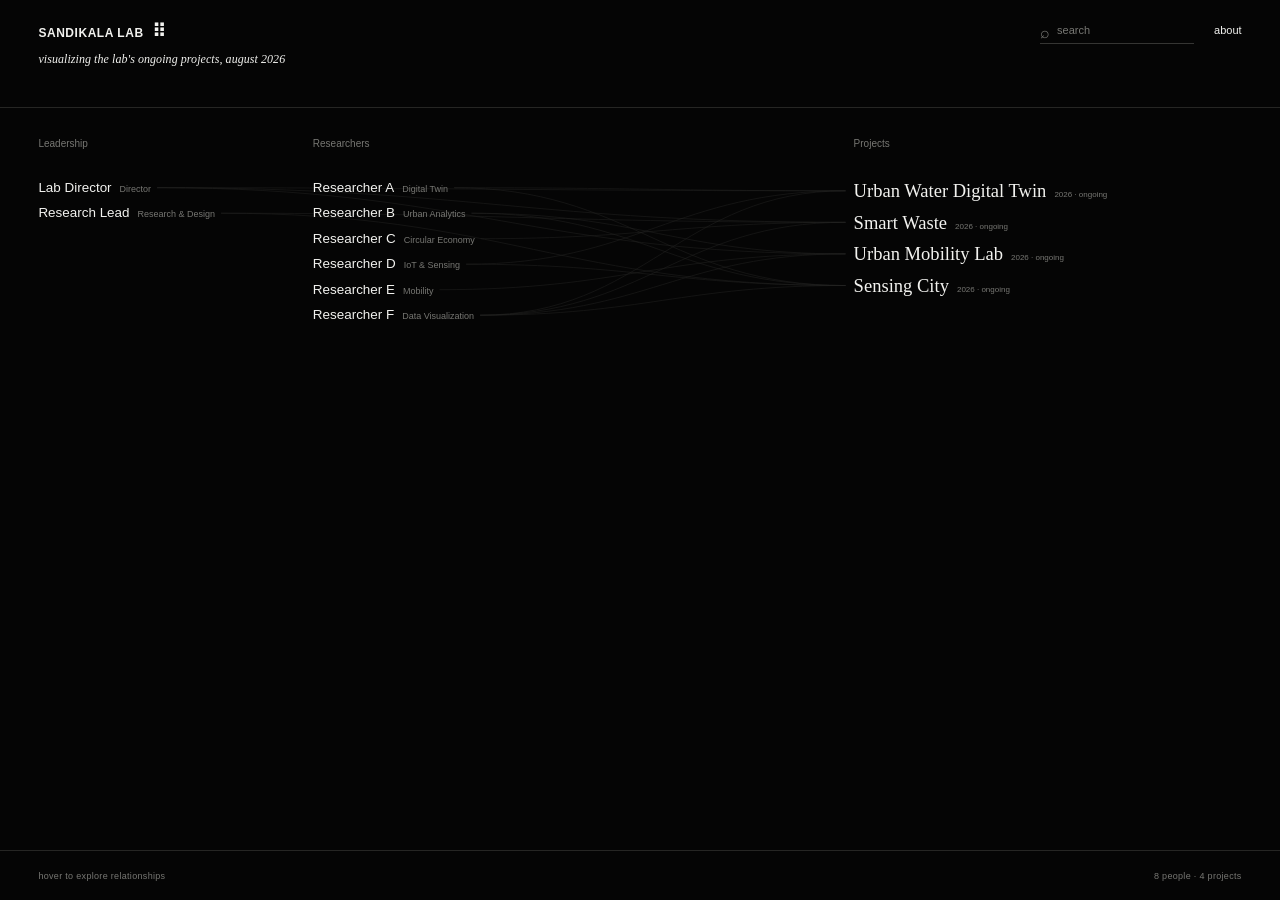
==== index.html @ 8d513ddc "Add files via upload" ====
<!doctype html>
<html lang="en">
<head>
  <meta charset="utf-8">
  <meta name="viewport" content="width=device-width,initial-scale=1,viewport-fit=cover">
  <meta name="description" content="Interactive research lab relationship map">
  <title>Research Lab Map</title>
  <link rel="stylesheet" href="styles.css">
</head>
<body>
  <div id="app" class="app">
    <header class="masthead">
      <div class="masthead-copy">
        <a class="wordmark" href="./" aria-label="Research Lab Map home">
          <span id="labName">RESEARCH LAB</span><span class="mark-grid" aria-hidden="true">⠿</span>
        </a>
        <p id="tagline" class="tagline">visualizing the lab's ongoing projects, august 2026</p>
      </div>

      <div class="header-tools">
        <label class="search" for="searchInput">
          <span aria-hidden="true">⌕</span>
          <input id="searchInput" type="search" autocomplete="off" placeholder="search">
        </label>
        <button id="aboutButton" class="plain-button" type="button">about</button>
      </div>
    </header>

    <main id="network" class="network" aria-label="Lab relationship map">
      <svg id="links" class="links" aria-hidden="true"></svg>

      <section class="column leadership-column" data-column="leadership">
        <h2>Leadership</h2>
        <div id="leadershipList" class="node-list"></div>
      </section>

      <section class="column researchers-column" data-column="researchers">
        <h2>Researchers</h2>
        <div id="researcherList" class="node-list researchers-list"></div>
      </section>

      <section class="column projects-column" data-column="projects">
        <h2>Projects</h2>
        <div id="projectList" class="node-list project-list"></div>
      </section>

      <p id="emptyState" class="empty-state" hidden>No matching people or projects.</p>
    </main>

    <footer class="footer">
      <p><span id="statusText">hover to explore relationships</span></p>
      <p><span id="countsText"></span></p>
    </footer>

    <aside id="detailPanel" class="detail-panel" aria-hidden="true" aria-live="polite">
      <button id="detailClose" class="detail-close" type="button" aria-label="Close detail">×</button>
      <p id="detailType" class="detail-kicker"></p>
      <h3 id="detailTitle"></h3>
      <p id="detailRole" class="detail-role"></p>
      <p id="detailBody" class="detail-body"></p>
      <div id="detailMeta" class="detail-meta"></div>
      <a id="detailLink" class="detail-link" href="#" target="_blank" rel="noopener">open project ↗</a>
    </aside>

    <dialog id="aboutDialog" class="about-dialog">
      <button id="aboutClose" class="dialog-close" type="button" aria-label="Close about">×</button>
      <p class="dialog-kicker">ABOUT</p>
      <h2 id="aboutTitle">A living map of people and projects.</h2>
      <p id="aboutText"></p>
      <p class="dialog-note">Edit <code>data/lab.json</code> to replace all demo data. No database or build step is required.</p>
    </dialog>
  </div>

  <script src="config.js"></script>
  <script src="app.js"></script>
</body>
</html>
---- styles.css ----
:root {
  --bg: #050505;
  --fg: #f2f2ef;
  --muted: #777773;
  --dim: #353533;
  --line: #262624;
  --line-hot: #f2f2ef;
  --panel: #0d0d0c;
  --header-h: 108px;
  --footer-h: 50px;
  --pad-x: clamp(20px, 3vw, 46px);
  --sans: Arial, Helvetica, sans-serif;
  --serif: Georgia, "Times New Roman", serif;
}

* { box-sizing: border-box; }
html, body { margin: 0; width: 100%; height: 100%; background: var(--bg); color: var(--fg); }
body { font-family: var(--sans); overflow: hidden; }
button, input { font: inherit; color: inherit; }
button { -webkit-tap-highlight-color: transparent; }

.app { min-height: 100dvh; background: var(--bg); }

.masthead {
  height: var(--header-h);
  padding: 23px var(--pad-x) 18px;
  display: flex;
  align-items: flex-start;
  justify-content: space-between;
  border-bottom: 1px solid var(--line);
  position: relative;
  z-index: 20;
  background: var(--bg);
}

.wordmark {
  display: inline-flex;
  align-items: center;
  gap: 8px;
  color: var(--fg);
  text-decoration: none;
  font-size: 12px;
  font-weight: 700;
  letter-spacing: .045em;
}

.mark-grid { font-size: 19px; line-height: 10px; transform: translateY(-1px); }
.tagline {
  margin: 11px 0 0;
  color: var(--fg);
  font-family: var(--serif);
  font-size: 12px;
  font-style: italic;
  letter-spacing: .005em;
}

.header-tools { display: flex; align-items: center; gap: 20px; padding-top: 0; }
.search {
  display: flex;
  align-items: center;
  gap: 7px;
  width: 154px;
  color: var(--muted);
  border-bottom: 1px solid var(--dim);
}
.search input {
  width: 100%;
  border: 0;
  outline: 0;
  background: transparent;
  padding: 1px 0 7px;
  font-size: 11px;
  text-transform: lowercase;
}
.search input::placeholder { color: var(--muted); opacity: 1; }
.plain-button {
  border: 0;
  background: none;
  padding: 0 0 7px;
  cursor: pointer;
  border-bottom: 1px solid transparent;
  font-size: 11px;
  text-transform: lowercase;
}
.plain-button:hover, .plain-button:focus-visible { border-bottom-color: var(--fg); outline: none; }

.network {
  height: calc(100dvh - var(--header-h) - var(--footer-h));
  display: grid;
  grid-template-columns: minmax(170px, .64fr) minmax(280px, 1.45fr) minmax(280px, 1.18fr);
  gap: clamp(32px, 5vw, 96px);
  padding: 30px var(--pad-x) 34px;
  position: relative;
  overflow: hidden;
}

.links {
  position: absolute;
  inset: 0;
  z-index: 0;
  width: 100%;
  height: 100%;
  pointer-events: none;
  overflow: visible;
}

.links path {
  fill: none;
  stroke: var(--line);
  stroke-width: .7;
  opacity: .68;
  vector-effect: non-scaling-stroke;
  transition: opacity .12s linear, stroke .12s linear, stroke-width .12s linear;
}
.links path.is-hot { stroke: var(--line-hot); stroke-width: 1.05; opacity: .94; }
.links path.is-dim { opacity: .075; }

.column { min-width: 0; position: relative; z-index: 2; overflow-y: auto; scrollbar-width: thin; scrollbar-color: var(--dim) transparent; }
.column::-webkit-scrollbar { width: 5px; }
.column::-webkit-scrollbar-thumb { background: var(--dim); }
.column h2 {
  position: sticky;
  top: 0;
  z-index: 4;
  margin: 0 0 17px;
  padding: 0 0 9px;
  background: linear-gradient(var(--bg) 78%, transparent);
  font-size: 10px;
  text-transform: none;
  font-weight: 400;
  color: var(--muted);
}

.node-list { display: flex; flex-direction: column; align-items: flex-start; }
.node {
  appearance: none;
  border: 0;
  background: transparent;
  color: var(--fg);
  padding: 3px 0;
  margin: 0;
  text-align: left;
  cursor: pointer;
  display: inline-flex;
  align-items: baseline;
  max-width: 100%;
  font-size: clamp(12px, 1.05vw, 16px);
  line-height: 1.45;
  transition: color .12s linear, opacity .12s linear, transform .12s linear;
}
.node .node-role {
  color: var(--muted);
  margin-left: 8px;
  font-size: 9px;
  line-height: 1;
  text-transform: none;
  white-space: nowrap;
}
.node:hover, .node:focus-visible, .node.is-active { color: #fff; outline: none; }
.node:hover { transform: translateX(2px); }
.node.is-dim { color: var(--dim); opacity: .8; }
.node.is-related { color: #fff; }
.node.is-match::after {
  content: "";
  width: 4px;
  height: 4px;
  margin-left: 7px;
  border-radius: 50%;
  background: var(--fg);
  align-self: center;
}

.project-list .node { font-family: var(--serif); font-size: clamp(15px, 1.45vw, 22px); line-height: 1.27; padding: 4px 0; }
.project-list .node .node-role { font-family: var(--sans); font-size: 8px; }

.empty-state {
  position: absolute;
  inset: 50% auto auto 50%;
  transform: translate(-50%, -50%);
  color: var(--muted);
  font-size: 12px;
  z-index: 5;
}

.footer {
  height: var(--footer-h);
  border-top: 1px solid var(--line);
  padding: 0 var(--pad-x);
  display: flex;
  align-items: center;
  justify-content: space-between;
  color: var(--muted);
  background: var(--bg);
  position: relative;
  z-index: 20;
}
.footer p { margin: 0; font-size: 9px; letter-spacing: .035em; }

.detail-panel {
  position: fixed;
  top: 0;
  right: 0;
  bottom: 0;
  width: min(420px, 92vw);
  z-index: 50;
  background: var(--panel);
  border-left: 1px solid var(--line);
  padding: 31px 34px 42px;
  transform: translateX(102%);
  transition: transform .24s ease;
  overflow-y: auto;
}
.detail-panel.open { transform: translateX(0); }
.detail-close {
  position: absolute;
  top: 21px;
  right: 27px;
  border: 0;
  background: transparent;
  font-size: 28px;
  font-weight: 200;
  cursor: pointer;
}
.detail-kicker { margin: 64px 0 14px; color: var(--muted); font-size: 9px; text-transform: uppercase; letter-spacing: .13em; }
.detail-panel h3 { margin: 0; max-width: 310px; font-family: var(--serif); font-size: clamp(31px, 4vw, 48px); line-height: .98; font-weight: 400; letter-spacing: -.03em; }
.detail-role { margin: 13px 0 0; color: var(--muted); font-size: 11px; }
.detail-body { margin: 34px 0 0; color: #d4d4cf; font-family: var(--serif); font-size: 15px; line-height: 1.6; }
.detail-meta { margin-top: 31px; padding-top: 16px; border-top: 1px solid var(--line); }
.meta-row { display: grid; grid-template-columns: 84px 1fr; gap: 10px; padding: 5px 0; font-size: 10px; line-height: 1.45; }
.meta-row span:first-child { color: var(--muted); }
.detail-link { display: inline-block; margin-top: 28px; color: var(--fg); text-decoration: none; border-bottom: 1px solid var(--fg); padding-bottom: 3px; font-size: 10px; }
.detail-link[hidden] { display: none; }

.about-dialog {
  width: min(700px, calc(100vw - 36px));
  background: #0b0b0a;
  color: var(--fg);
  border: 1px solid var(--line);
  padding: clamp(30px, 5vw, 60px);
}
.about-dialog::backdrop { background: rgba(0,0,0,.78); }
.dialog-close { position: absolute; top: 19px; right: 22px; border: 0; background: transparent; font-size: 28px; cursor: pointer; }
.dialog-kicker { margin: 0 0 15px; color: var(--muted); font-size: 9px; letter-spacing: .14em; }
.about-dialog h2 { margin: 0; font-family: var(--serif); font-size: clamp(30px, 5vw, 52px); font-weight: 400; line-height: 1; }
.about-dialog > p:not(.dialog-kicker) { max-width: 570px; font-family: var(--serif); font-size: 15px; line-height: 1.6; }
.dialog-note { color: var(--muted); }
.dialog-note code { font-family: monospace; color: var(--fg); }

@media (max-width: 900px) {
  :root { --header-h: 92px; --footer-h: 44px; }
  .masthead { padding-top: 18px; }
  .network { grid-template-columns: .72fr 1.18fr 1fr; gap: 28px; padding-top: 22px; }
  .node .node-role { display: none; }
  .search { width: 120px; }
}

@media (max-width: 650px) {
  body { overflow: auto; }
  .app { min-height: 100dvh; }
  .masthead { height: auto; min-height: 92px; position: sticky; top: 0; padding: 17px 18px 13px; }
  .tagline { max-width: 235px; line-height: 1.3; }
  .header-tools { gap: 12px; }
  .search { display: none; }
  .network { height: auto; min-height: calc(100dvh - 136px); display: block; padding: 24px 18px 40px; overflow: visible; }
  .links { display: none; }
  .column { overflow: visible; margin-bottom: 31px; }
  .column h2 { position: static; border-bottom: 1px solid var(--line); padding-bottom: 8px; margin-bottom: 10px; }
  .node { font-size: 15px; }
  .project-list .node { font-size: 21px; }
  .footer { height: 44px; padding: 0 18px; position: sticky; bottom: 0; }
  .footer p:last-child { display: none; }
}
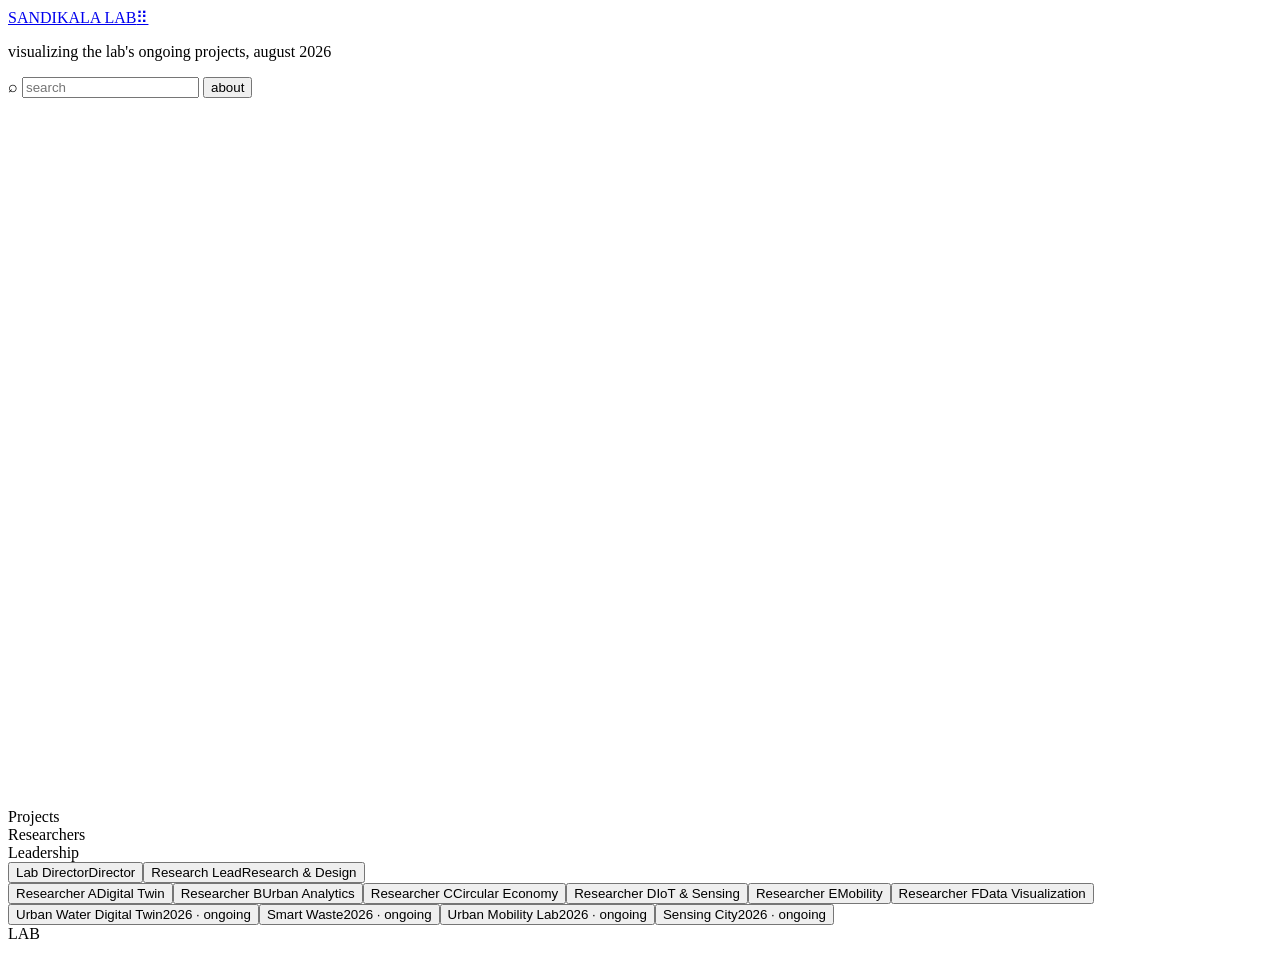
==== commit 632e384e: "Rename index (3).html to index.html" ====
--- a/index.html
+++ b/index.html
@@ -14,7 +14,7 @@
         <a class="wordmark" href="./" aria-label="Research Lab Map home">
           <span id="labName">RESEARCH LAB</span><span class="mark-grid" aria-hidden="true">⠿</span>
         </a>
-        <p id="tagline" class="tagline">visualizing the lab's ongoing projects, august 2026</p>
+        <p id="tagline" class="tagline">visualizing the lab's ongoing projects</p>
       </div>
 
       <div class="header-tools">
@@ -27,22 +27,23 @@
     </header>
 
     <main id="network" class="network" aria-label="Lab relationship map">
-      <svg id="links" class="links" aria-hidden="true"></svg>
+      <svg id="links" class="links" aria-hidden="true">
+        <g id="ringGuides" class="ring-guides"></g>
+        <g id="relationLinks" class="relation-links"></g>
+      </svg>
 
-      <section class="column leadership-column" data-column="leadership">
-        <h2>Leadership</h2>
-        <div id="leadershipList" class="node-list"></div>
-      </section>
+      <div class="ring-label ring-label-projects">Projects</div>
+      <div class="ring-label ring-label-researchers">Researchers</div>
+      <div class="ring-label ring-label-leadership">Leadership</div>
 
-      <section class="column researchers-column" data-column="researchers">
-        <h2>Researchers</h2>
-        <div id="researcherList" class="node-list researchers-list"></div>
-      </section>
+      <section id="leadershipList" class="node-layer leadership-layer" aria-label="Leadership"></section>
+      <section id="researcherList" class="node-layer researcher-layer" aria-label="Researchers"></section>
+      <section id="projectList" class="node-layer project-layer" aria-label="Projects"></section>
 
-      <section class="column projects-column" data-column="projects">
-        <h2>Projects</h2>
-        <div id="projectList" class="node-list project-list"></div>
-      </section>
+      <div class="hub" aria-hidden="true">
+        <span class="hub-dot"></span>
+        <span class="hub-caption">LAB</span>
+      </div>
 
       <p id="emptyState" class="empty-state" hidden>No matching people or projects.</p>
     </main>
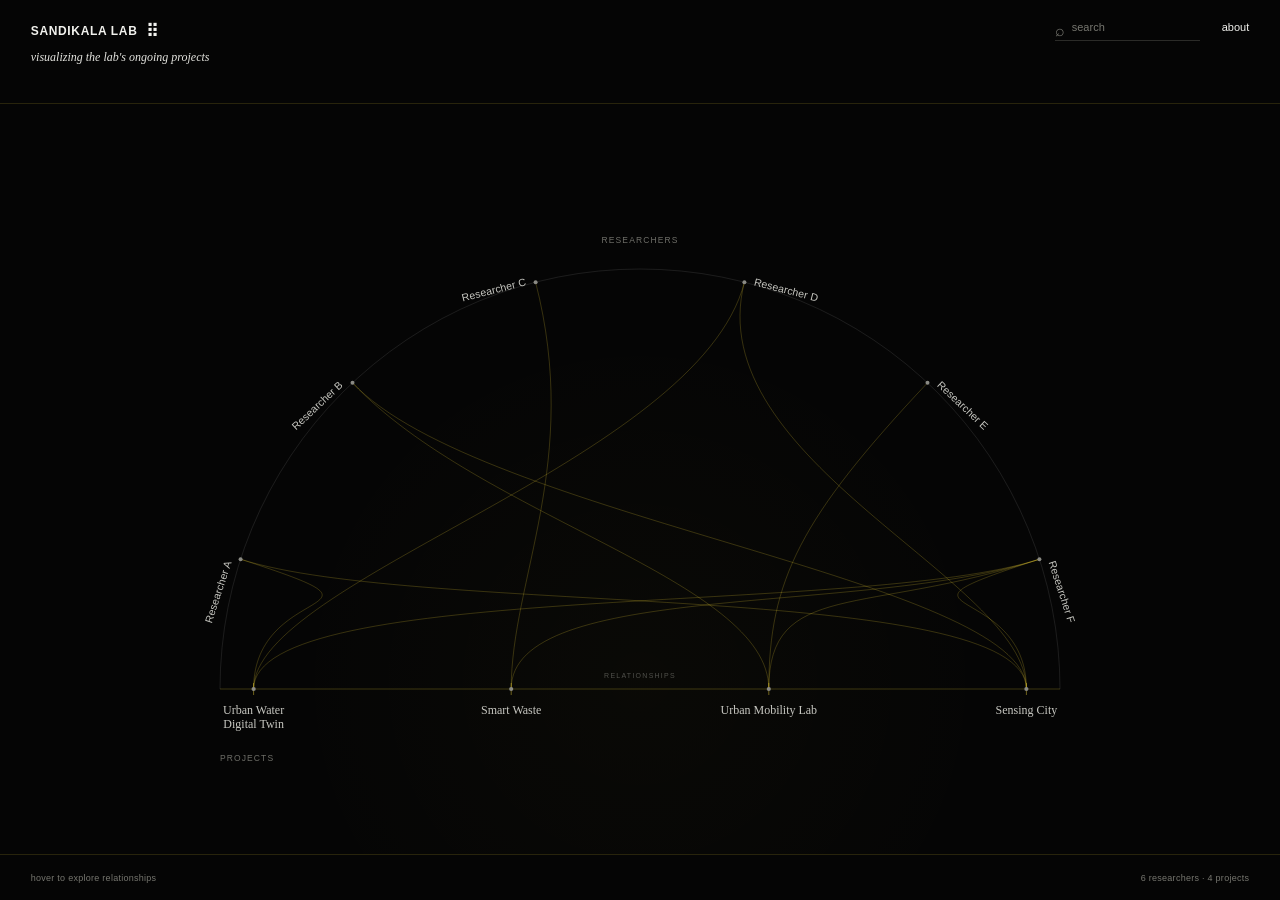
==== commit 403df9ea: "Rename index (4).html to index.html" ====
--- a/index.html
+++ b/index.html
@@ -1,78 +1,375 @@
 <!doctype html>
 <html lang="en">
 <head>
-  <meta charset="utf-8">
-  <meta name="viewport" content="width=device-width,initial-scale=1,viewport-fit=cover">
-  <meta name="description" content="Interactive research lab relationship map">
-  <title>Research Lab Map</title>
-  <link rel="stylesheet" href="styles.css">
+<meta charset="utf-8">
+<meta name="viewport" content="width=device-width,initial-scale=1,viewport-fit=cover">
+<meta name="description" content="Interactive research lab relationship map">
+<title>Sandikala Lab — Research Map</title>
+<style>
+:root{
+  --bg:#050505;
+  --fg:#f2f2ee;
+  --muted:#76766f;
+  --yellow:#ffe13b;
+  --yellow-soft:rgba(255,225,59,.24);
+  --yellow-hover:rgba(255,225,59,.72);
+  --border:rgba(255,225,59,.14);
+  --sans:Arial,Helvetica,sans-serif;
+  --serif:Georgia,"Times New Roman",serif;
+}
+*{box-sizing:border-box}
+html,body{margin:0;min-height:100%;background:var(--bg);color:var(--fg)}
+body{font-family:var(--sans)}
+button,input{font:inherit;color:inherit}
+.app{min-height:100vh;background:var(--bg);display:grid;grid-template-rows:auto minmax(560px,1fr) 46px}
+.masthead{min-height:104px;padding:21px clamp(18px,2.4vw,42px) 16px;border-bottom:1px solid var(--border);display:flex;justify-content:space-between;align-items:flex-start;gap:24px;background:var(--bg);position:relative;z-index:10}
+.brand{color:var(--fg);text-decoration:none;font-size:12px;font-weight:700;letter-spacing:.055em;display:inline-flex;gap:8px;align-items:center}
+.brand-grid{font-size:17px;line-height:1}
+.tagline{margin:10px 0 0;font:italic 12px/1.25 var(--serif);color:#e4e4df}
+.tools{display:flex;align-items:center;gap:22px}
+.search{width:145px;border-bottom:1px solid #2b2b28;display:flex;gap:7px;align-items:center;color:var(--muted)}
+.search input{width:100%;padding:0 0 7px;border:0;outline:0;background:transparent;font-size:11px}
+.search input::placeholder{color:var(--muted)}
+.text-btn{padding:0 0 7px;border:0;border-bottom:1px solid transparent;background:transparent;cursor:pointer;font-size:11px}
+.text-btn:hover,.text-btn:focus-visible{outline:none;border-color:var(--fg)}
+.stage{position:relative;overflow:hidden;min-height:560px;background:radial-gradient(circle at 50% 77%,rgba(255,225,59,.018),transparent 42%),var(--bg)}
+#mapSvg{display:block;width:100%;height:100%;min-height:560px;overflow:visible}
+.semiguide{fill:none;stroke:rgba(255,255,255,.12);stroke-width:.8;vector-effect:non-scaling-stroke}
+.project-line{stroke:rgba(255,225,59,.22);stroke-width:1;vector-effect:non-scaling-stroke}
+.project-tick{stroke:rgba(255,225,59,.42);stroke-width:1;vector-effect:non-scaling-stroke}
+.relation{fill:none;stroke:var(--yellow-soft);stroke-width:.85;opacity:1;vector-effect:non-scaling-stroke;transition:stroke .13s,stroke-width .13s,opacity .13s,filter .13s}
+.relation.hot{stroke:var(--yellow-hover);stroke-width:1.2}
+.relation.selected{stroke:var(--yellow);stroke-width:1.85;filter:drop-shadow(0 0 2px rgba(255,225,59,.42))}
+.relation.dim{opacity:.055}
+.node{cursor:pointer;outline:none}
+.node .dot{fill:#8a8a84;transition:fill .13s,r .13s,opacity .13s}
+.node text{fill:#c8c8c2;transition:fill .13s,opacity .13s,filter .13s}
+.node.researcher text{font:10.5px/1 var(--sans);letter-spacing:.008em}
+.node.project text{font:12px/1.15 var(--serif)}
+.node:hover text,.node:focus text,.node.related text{fill:#fff}
+.node.active text{fill:var(--yellow);filter:drop-shadow(0 0 4px rgba(255,225,59,.3))}
+.node.active .dot{fill:var(--yellow);r:3}
+.node.related .dot{fill:#deded7}
+.node.dim text,.node.dim .dot{opacity:.16}
+.axis-label{fill:#6e6e68;font:8.5px/1 var(--sans);letter-spacing:.13em}
+.center-note{fill:#50504b;font:7px/1 var(--sans);letter-spacing:.18em;text-anchor:middle}
+.footer{padding:0 clamp(18px,2.4vw,42px);border-top:1px solid var(--border);display:flex;align-items:center;justify-content:space-between;color:var(--muted);font-size:9px;letter-spacing:.03em;background:var(--bg);position:relative;z-index:10}
+.detail{position:fixed;z-index:50;top:0;right:0;width:min(420px,92vw);height:100vh;padding:30px 34px 40px;background:#0d0d0c;border-left:1px solid rgba(255,225,59,.33);transform:translateX(102%);transition:transform .22s ease;overflow:auto}
+.detail.open{transform:translateX(0)}
+.close{position:absolute;right:24px;top:18px;border:0;background:transparent;font-size:29px;font-weight:200;cursor:pointer}
+.kicker{margin:62px 0 13px;color:var(--muted);font-size:9px;letter-spacing:.13em;text-transform:uppercase}
+.detail h2{margin:0;max-width:320px;font:400 clamp(30px,4vw,48px)/.98 var(--serif);letter-spacing:-.025em}
+.detail-role{color:var(--muted);font-size:11px;margin:13px 0 0}
+.detail-body{font:15px/1.6 var(--serif);color:#d2d2cd;margin:32px 0 0}
+.detail-meta{margin-top:30px;padding-top:15px;border-top:1px solid rgba(255,225,59,.2);font-size:10px}
+.meta-row{display:grid;grid-template-columns:78px 1fr;gap:10px;padding:5px 0;line-height:1.45}
+.meta-row b{font-weight:400;color:var(--muted)}
+.project-link{display:inline-block;color:var(--fg);text-decoration:none;border-bottom:1px solid var(--fg);padding-bottom:3px;margin-top:25px;font-size:10px}
+.overlay{position:fixed;z-index:60;inset:0;background:rgba(0,0,0,.78);display:none;align-items:center;justify-content:center;padding:24px}
+.overlay.open{display:flex}
+.about-card{position:relative;width:min(690px,100%);background:#0b0b0a;border:1px solid rgba(255,225,59,.32);padding:clamp(32px,5vw,60px)}
+.about-card h2{margin:0;font:400 clamp(30px,5vw,52px)/1 var(--serif)}
+.about-card p{max-width:570px;font:15px/1.6 var(--serif);color:#d2d2cd}
+.about-card code{color:var(--fg)}
+.error-badge{position:absolute;left:50%;top:14px;transform:translateX(-50%);font-size:9px;color:#a3a39d;display:none;z-index:3}
+@media(max-width:760px){
+  .app{grid-template-rows:auto 650px 44px}.masthead{min-height:92px;padding:17px 18px 13px}.tagline{max-width:230px}.search{display:none}.tools{gap:12px}.stage{overflow-x:auto;overflow-y:hidden}.stage svg{min-width:920px}.footer{padding:0 18px}.footer span:last-child{display:none}
+}
+</style>
 </head>
 <body>
-  <div id="app" class="app">
-    <header class="masthead">
-      <div class="masthead-copy">
-        <a class="wordmark" href="./" aria-label="Research Lab Map home">
-          <span id="labName">RESEARCH LAB</span><span class="mark-grid" aria-hidden="true">⠿</span>
-        </a>
-        <p id="tagline" class="tagline">visualizing the lab's ongoing projects</p>
-      </div>
-
-      <div class="header-tools">
-        <label class="search" for="searchInput">
-          <span aria-hidden="true">⌕</span>
-          <input id="searchInput" type="search" autocomplete="off" placeholder="search">
-        </label>
-        <button id="aboutButton" class="plain-button" type="button">about</button>
-      </div>
-    </header>
-
-    <main id="network" class="network" aria-label="Lab relationship map">
-      <svg id="links" class="links" aria-hidden="true">
-        <g id="ringGuides" class="ring-guides"></g>
-        <g id="relationLinks" class="relation-links"></g>
-      </svg>
-
-      <div class="ring-label ring-label-projects">Projects</div>
-      <div class="ring-label ring-label-researchers">Researchers</div>
-      <div class="ring-label ring-label-leadership">Leadership</div>
-
-      <section id="leadershipList" class="node-layer leadership-layer" aria-label="Leadership"></section>
-      <section id="researcherList" class="node-layer researcher-layer" aria-label="Researchers"></section>
-      <section id="projectList" class="node-layer project-layer" aria-label="Projects"></section>
-
-      <div class="hub" aria-hidden="true">
-        <span class="hub-dot"></span>
-        <span class="hub-caption">LAB</span>
-      </div>
-
-      <p id="emptyState" class="empty-state" hidden>No matching people or projects.</p>
-    </main>
-
-    <footer class="footer">
-      <p><span id="statusText">hover to explore relationships</span></p>
-      <p><span id="countsText"></span></p>
-    </footer>
-
-    <aside id="detailPanel" class="detail-panel" aria-hidden="true" aria-live="polite">
-      <button id="detailClose" class="detail-close" type="button" aria-label="Close detail">×</button>
-      <p id="detailType" class="detail-kicker"></p>
-      <h3 id="detailTitle"></h3>
-      <p id="detailRole" class="detail-role"></p>
-      <p id="detailBody" class="detail-body"></p>
-      <div id="detailMeta" class="detail-meta"></div>
-      <a id="detailLink" class="detail-link" href="#" target="_blank" rel="noopener">open project ↗</a>
-    </aside>
-
-    <dialog id="aboutDialog" class="about-dialog">
-      <button id="aboutClose" class="dialog-close" type="button" aria-label="Close about">×</button>
-      <p class="dialog-kicker">ABOUT</p>
-      <h2 id="aboutTitle">A living map of people and projects.</h2>
-      <p id="aboutText"></p>
-      <p class="dialog-note">Edit <code>data/lab.json</code> to replace all demo data. No database or build step is required.</p>
-    </dialog>
-  </div>
-
-  <script src="config.js"></script>
-  <script src="app.js"></script>
+<div class="app">
+  <header class="masthead">
+    <div>
+      <a class="brand" href="./"><span>SANDIKALA LAB</span><span class="brand-grid">⠿</span></a>
+      <p class="tagline">visualizing the lab's ongoing projects</p>
+    </div>
+    <div class="tools">
+      <label class="search"><span aria-hidden="true">⌕</span><input id="searchInput" type="search" placeholder="search" autocomplete="off" aria-label="Search researchers and projects"></label>
+      <button id="aboutButton" class="text-btn" type="button">about</button>
+    </div>
+  </header>
+
+  <main id="stage" class="stage">
+    <div id="errorBadge" class="error-badge">using embedded sample data</div>
+    <svg id="mapSvg" role="img" aria-label="Researchers arranged on a semicircle, connected to projects on a straight baseline"></svg>
+  </main>
+
+  <footer class="footer"><span id="statusText">hover to explore relationships</span><span id="countText"></span></footer>
+</div>
+
+<aside id="detailPanel" class="detail" aria-hidden="true">
+  <button id="detailClose" class="close" type="button" aria-label="Close">×</button>
+  <p id="detailType" class="kicker"></p>
+  <h2 id="detailTitle"></h2>
+  <p id="detailRole" class="detail-role"></p>
+  <p id="detailBody" class="detail-body"></p>
+  <div id="detailMeta" class="detail-meta"></div>
+  <a id="detailLink" class="project-link" href="#" target="_blank" rel="noopener" hidden>open project ↗</a>
+</aside>
+
+<div id="aboutOverlay" class="overlay" aria-hidden="true">
+  <section class="about-card" role="dialog" aria-modal="true" aria-labelledby="aboutHeading">
+    <button id="aboutClose" class="close" type="button" aria-label="Close">×</button>
+    <p class="kicker">ABOUT</p>
+    <h2 id="aboutHeading">People around the arc. Projects on the baseline.</h2>
+    <p>Researchers are distributed around one semicircular arc. Projects sit on the straight diameter below it. Yellow curves show the research relationships.</p>
+    <p>Edit <code>data/lab.json</code> to replace the sample content. This page uses no database and no build step.</p>
+  </section>
+</div>
+
+<script id="fallbackData" type="application/json">
+{
+  "leadership":[
+    {"id":"lead-01","name":"Lab Director","role":"Director","bio":"Replace this record with the lab director or principal investigator.","projects":["urban-water-dt","smart-waste","mobility-lab"]},
+    {"id":"lead-02","name":"Research Lead","role":"Research & Design","bio":"Leadership may be connected to one or many projects.","projects":["smart-waste","sensing-city"]}
+  ],
+  "researchers":[
+    {"id":"res-01","name":"Researcher A","role":"Digital Twin","bio":"Research interests, affiliation, short biography, or expertise can be written here.","projects":["urban-water-dt","sensing-city"]},
+    {"id":"res-02","name":"Researcher B","role":"Urban Analytics","bio":"This file is intentionally simple so it can be maintained directly on GitHub.","projects":["mobility-lab","sensing-city"]},
+    {"id":"res-03","name":"Researcher C","role":"Circular Economy","bio":"Add as many researchers as required.","projects":["smart-waste"]},
+    {"id":"res-04","name":"Researcher D","role":"IoT & Sensing","bio":"People may participate in multiple projects.","projects":["urban-water-dt","sensing-city"]},
+    {"id":"res-05","name":"Researcher E","role":"Mobility","bio":"Use the projects array to define the network relationship.","projects":["mobility-lab"]},
+    {"id":"res-06","name":"Researcher F","role":"Data Visualization","bio":"Hovering this researcher highlights only connected projects.","projects":["urban-water-dt","smart-waste","mobility-lab","sensing-city"]}
+  ],
+  "projects":[
+    {"id":"urban-water-dt","name":"Urban Water Digital Twin","year":2026,"status":"ongoing","summary":"A sample project record for a digital-twin research programme.","tags":["Digital Twin","IoT","Urban Systems"],"url":""},
+    {"id":"smart-waste","name":"Smart Waste","year":2026,"status":"ongoing","summary":"A sample circular-economy and smart waste research project.","tags":["Circular Economy","Waste","Smart City"],"url":""},
+    {"id":"mobility-lab","name":"Urban Mobility Lab","year":2026,"status":"ongoing","summary":"A sample project exploring data-driven urban mobility.","tags":["Mobility","Transport","Data"],"url":""},
+    {"id":"sensing-city","name":"Sensing City","year":2026,"status":"ongoing","summary":"A sample sensing project connecting field devices, urban data, and visualization.","tags":["Sensors","Urban Analytics","Visualization"],"url":""}
+  ]
+}
+</script>
+
+<script>
+(function(){
+'use strict';
+var svg=document.getElementById('mapSvg');
+var stage=document.getElementById('stage');
+var search=document.getElementById('searchInput');
+var statusText=document.getElementById('statusText');
+var countText=document.getElementById('countText');
+var errorBadge=document.getElementById('errorBadge');
+var detail=document.getElementById('detailPanel');
+var detailType=document.getElementById('detailType');
+var detailTitle=document.getElementById('detailTitle');
+var detailRole=document.getElementById('detailRole');
+var detailBody=document.getElementById('detailBody');
+var detailMeta=document.getElementById('detailMeta');
+var detailLink=document.getElementById('detailLink');
+var detailClose=document.getElementById('detailClose');
+var about=document.getElementById('aboutOverlay');
+var NS='http://www.w3.org/2000/svg';
+var state={data:null,hover:null,active:null,query:'',nodes:[],links:[]};
+
+function el(name,attrs){var n=document.createElementNS(NS,name);if(attrs){Object.keys(attrs).forEach(function(k){n.setAttribute(k,attrs[k]);});}return n;}
+function textNode(parent,x,y,text,cls,anchor){var t=el('text',{x:x,y:y,'class':cls||'','text-anchor':anchor||'middle'});t.textContent=text;parent.appendChild(t);return t;}
+function polar(cx,cy,r,deg){var a=deg*Math.PI/180;return{x:cx+Math.cos(a)*r,y:cy+Math.sin(a)*r};}
+function arcD(cx,cy,r,a0,a1){var p0=polar(cx,cy,r,a0),p1=polar(cx,cy,r,a1);return'M'+p0.x.toFixed(1)+','+p0.y.toFixed(1)+' A'+r.toFixed(1)+','+r.toFixed(1)+' 0 0 1 '+p1.x.toFixed(1)+','+p1.y.toFixed(1);}
+function projectById(id){return state.data.projects.find(function(p){return String(p.id)===String(id);})||null;}
+function personById(id){return state.data.researchers.find(function(p){return String(p.id)===String(id);})||null;}
+function norm(raw){
+  raw=raw||{};
+  var projects=(raw.projects||[]).map(function(p){return{id:String(p.id),name:p.name||'Untitled project',year:p.year||'',status:p.status||'',summary:p.summary||'',tags:Array.isArray(p.tags)?p.tags:[],url:p.url||''};});
+  var valid={};projects.forEach(function(p){valid[p.id]=true;});
+  var researchers=(raw.researchers||[]).map(function(p){return{id:String(p.id),name:p.name||'Unnamed',role:p.role||'',bio:p.bio||'',projects:(Array.isArray(p.projects)?p.projects:[]).map(String).filter(function(id){return valid[id];})};});
+  return{researchers:researchers,projects:projects};
+}
+function searchable(item,type){var parts=type==='project'?[item.name,item.year,item.status,item.summary].concat(item.tags||[]):[item.name,item.role,item.bio];return parts.join(' ').toLowerCase();}
+function visibleData(){
+  var q=state.query.trim().toLowerCase();
+  if(!q)return{researchers:state.data.researchers.slice(),projects:state.data.projects.slice()};
+  var people={},projects={};
+  state.data.projects.forEach(function(p){if(searchable(p,'project').indexOf(q)>=0)projects[p.id]=true;});
+  state.data.researchers.forEach(function(r){if(searchable(r,'person').indexOf(q)>=0)people[r.id]=true;});
+  state.data.researchers.forEach(function(r){
+    if(people[r.id])r.projects.forEach(function(pid){projects[pid]=true;});
+    r.projects.forEach(function(pid){if(projects[pid])people[r.id]=true;});
+  });
+  return{
+    researchers:state.data.researchers.filter(function(r){return people[r.id];}),
+    projects:state.data.projects.filter(function(p){return projects[p.id];})
+  };
+}
+function angleFor(i,n,a0,a1){if(n<=1)return(a0+a1)/2;return a0+(a1-a0)*(i/(n-1));}
+
+function addResearcherNode(group,item,cx,cy,r,deg){
+  var p=polar(cx,cy,r,deg);
+  var g=el('g',{'class':'node researcher',tabindex:'0','data-id':item.id,'data-type':'person'});
+  g.setAttribute('transform','translate('+p.x.toFixed(1)+' '+p.y.toFixed(1)+')');
+  g.appendChild(el('circle',{cx:0,cy:0,r:2,'class':'dot'}));
+  var rot=deg+90;if(rot>180)rot-=360;
+  var left=deg<270,right=deg>270;
+  var tx=left?-9:(right?9:0);
+  var anchor=left?'end':(right?'start':'middle');
+  var t=textNode(g,tx,3,item.name,'',anchor);
+  t.setAttribute('transform','rotate('+rot+' '+tx+' 3)');
+  bindNode(g,'person',item.id);
+  group.appendChild(g);
+  state.nodes.push({el:g,id:item.id,type:'person',item:item});
+  return p;
+}
+
+function addProjectNode(group,item,x,y){
+  var g=el('g',{'class':'node project',tabindex:'0','data-id':item.id,'data-type':'project'});
+  g.setAttribute('transform','translate('+x.toFixed(1)+' '+y.toFixed(1)+')');
+  g.appendChild(el('line',{x1:0,y1:-6,x2:0,y2:6,'class':'project-tick'}));
+  g.appendChild(el('circle',{cx:0,cy:0,r:2.1,'class':'dot'}));
+  var t=textNode(g,0,25,item.name,'','middle');
+  if(item.name.length>22){
+    var words=item.name.split(' '),line1='',line2='';
+    words.forEach(function(w){if((line1+' '+w).trim().length<=18&&!line2)line1=(line1+' '+w).trim();else line2=(line2+' '+w).trim();});
+    t.textContent='';
+    var a=el('tspan',{x:0,dy:0});a.textContent=line1;t.appendChild(a);
+    if(line2){var b=el('tspan',{x:0,dy:14});b.textContent=line2;t.appendChild(b);}
+  }
+  bindNode(g,'project',item.id);
+  group.appendChild(g);
+  state.nodes.push({el:g,id:item.id,type:'project',item:item});
+  return{x:x,y:y};
+}
+
+function bindNode(g,type,id){
+  g.addEventListener('mouseenter',function(){state.hover={type:type,id:id};updateHighlight();});
+  g.addEventListener('mouseleave',function(){state.hover=null;updateHighlight();});
+  g.addEventListener('focus',function(){state.hover={type:type,id:id};updateHighlight();});
+  g.addEventListener('blur',function(){state.hover=null;updateHighlight();});
+  g.addEventListener('click',function(){selectItem(type,id);});
+}
+
+function related(ref){
+  var people={},projects={};
+  if(!ref)return{people:people,projects:projects};
+  if(ref.type==='person'){
+    var r=personById(ref.id);if(r){people[r.id]=true;r.projects.forEach(function(pid){projects[pid]=true;});}
+  }else{
+    projects[ref.id]=true;state.data.researchers.forEach(function(r){if(r.projects.indexOf(ref.id)>=0)people[r.id]=true;});
+  }
+  return{people:people,projects:projects};
+}
+function currentRef(){return state.hover||state.active;}
+function updateHighlight(){
+  var ref=currentRef(),rel=related(ref);
+  state.nodes.forEach(function(n){
+    var isActive=!!ref&&ref.type===n.type&&ref.id===n.id;
+    var isRel=!!ref&&(n.type==='person'?rel.people[n.id]:rel.projects[n.id]);
+    n.el.classList.toggle('active',isActive);
+    n.el.classList.toggle('related',!!isRel&&!isActive);
+    n.el.classList.toggle('dim',!!ref&&!isRel&&!isActive);
+  });
+  state.links.forEach(function(l){
+    var hot=!!ref&&((ref.type==='person'&&l.person===ref.id)||(ref.type==='project'&&l.project===ref.id));
+    var selected=!!state.active&&!state.hover&&((state.active.type==='person'&&l.person===state.active.id)||(state.active.type==='project'&&l.project===state.active.id));
+    l.el.classList.toggle('hot',hot&&!selected);
+    l.el.classList.toggle('selected',selected);
+    l.el.classList.toggle('dim',!!ref&&!hot);
+  });
+  if(state.hover){
+    var it=state.hover.type==='person'?personById(state.hover.id):projectById(state.hover.id);
+    if(it){
+      if(state.hover.type==='person')statusText.textContent=it.name+' · '+it.projects.length+' project'+(it.projects.length===1?'':'s');
+      else{var c=state.data.researchers.filter(function(r){return r.projects.indexOf(it.id)>=0;}).length;statusText.textContent=it.name+' · '+c+' researcher'+(c===1?'':'s');}
+    }
+  }else if(state.active)statusText.textContent='selection pinned · click again or press esc to clear';
+  else statusText.textContent='hover to explore relationships';
+}
+
+function draw(){
+  if(!state.data)return;
+  var box=stage.getBoundingClientRect();
+  var w=Math.max(920,Math.round(box.width));
+  var h=Math.max(560,Math.round(box.height));
+  svg.setAttribute('viewBox','0 0 '+w+' '+h);
+  while(svg.firstChild)svg.removeChild(svg.firstChild);
+  state.links=[];state.nodes=[];
+  var v=visibleData();
+
+  var cx=w*.50;
+  var baselineY=h*.78;
+  var radius=Math.min(w*.38,h*.56);
+  var leftX=cx-radius,rightX=cx+radius;
+
+  var structure=el('g');
+  structure.appendChild(el('path',{d:arcD(cx,baselineY,radius,180,360),'class':'semiguide'}));
+  structure.appendChild(el('line',{x1:leftX,y1:baselineY,x2:rightX,y2:baselineY,'class':'project-line'}));
+  svg.appendChild(structure);
+  textNode(svg,leftX,baselineY+72,'PROJECTS','axis-label','start');
+  textNode(svg,cx,baselineY-radius-26,'RESEARCHERS','axis-label','middle');
+  textNode(svg,cx,baselineY-11,'RELATIONSHIPS','center-note','middle');
+
+  var linkGroup=el('g');
+  var nodeGroup=el('g');
+  svg.appendChild(linkGroup);svg.appendChild(nodeGroup);
+  var peoplePoints={},projectPoints={};
+
+  var a0=198,a1=342;
+  v.researchers.forEach(function(item,i){
+    var deg=angleFor(i,v.researchers.length,a0,a1);
+    peoplePoints[item.id]=addResearcherNode(nodeGroup,item,cx,baselineY,radius,deg);
+  });
+
+  var projectInset=Math.min(54,radius*.08);
+  var usableLeft=leftX+projectInset,usableRight=rightX-projectInset;
+  v.projects.forEach(function(item,i){
+    var x=v.projects.length<=1?cx:usableLeft+(usableRight-usableLeft)*(i/(v.projects.length-1));
+    projectPoints[item.id]=addProjectNode(nodeGroup,item,x,baselineY);
+  });
+
+  state.data.researchers.forEach(function(person){
+    var a=peoplePoints[person.id];if(!a)return;
+    person.projects.forEach(function(pid){
+      var b=projectPoints[pid];if(!b)return;
+      var radialPull=.44;
+      var c1x=a.x+(cx-a.x)*radialPull;
+      var c1y=a.y+(baselineY-a.y)*radialPull;
+      var c2x=b.x;
+      var c2y=baselineY-radius*.26;
+      var d='M'+a.x.toFixed(1)+','+a.y.toFixed(1)+' C'+c1x.toFixed(1)+','+c1y.toFixed(1)+' '+c2x.toFixed(1)+','+c2y.toFixed(1)+' '+b.x.toFixed(1)+','+b.y.toFixed(1);
+      var path=el('path',{d:d,'class':'relation','data-person':person.id,'data-project':pid});
+      linkGroup.appendChild(path);state.links.push({el:path,person:person.id,project:pid});
+    });
+  });
+
+  svg.appendChild(nodeGroup);
+  countText.textContent=state.data.researchers.length+' researchers · '+state.data.projects.length+' projects';
+  updateHighlight();
+}
+
+function metaRow(k,v){var row=document.createElement('div');row.className='meta-row';var b=document.createElement('b'),s=document.createElement('span');b.textContent=k;s.textContent=Array.isArray(v)?v.join(', '):String(v||'');row.appendChild(b);row.appendChild(s);return row;}
+function openDetail(type,id){
+  var item=type==='person'?personById(id):projectById(id);if(!item)return;
+  detailType.textContent=type==='person'?'Researcher':'Project';detailTitle.textContent=item.name;
+  detailRole.textContent=type==='person'?item.role:[item.year,item.status].filter(Boolean).join(' · ');
+  detailBody.textContent=type==='person'?(item.bio||''):(item.summary||'');
+  while(detailMeta.firstChild)detailMeta.removeChild(detailMeta.firstChild);
+  if(type==='person'){
+    var names=item.projects.map(function(pid){var p=projectById(pid);return p?p.name:null;}).filter(Boolean);detailMeta.appendChild(metaRow('projects',names));detailLink.hidden=true;
+  }else{
+    var team=state.data.researchers.filter(function(r){return r.projects.indexOf(id)>=0;}).map(function(r){return r.name;});
+    detailMeta.appendChild(metaRow('year',item.year));detailMeta.appendChild(metaRow('status',item.status));detailMeta.appendChild(metaRow('researchers',team));detailMeta.appendChild(metaRow('tags',item.tags));
+    if(item.url){detailLink.href=item.url;detailLink.hidden=false;}else detailLink.hidden=true;
+  }
+  detail.classList.add('open');detail.setAttribute('aria-hidden','false');
+}
+function closeDetail(){detail.classList.remove('open');detail.setAttribute('aria-hidden','true');}
+function selectItem(type,id){
+  if(state.active&&state.active.type===type&&state.active.id===id){state.active=null;closeDetail();history.replaceState(null,'',location.pathname+location.search);}
+  else{state.active={type:type,id:id};openDetail(type,id);history.replaceState(null,'','#'+type+'='+encodeURIComponent(id));}
+  updateHighlight();
+}
+function readHash(){var m=location.hash.match(/^#(person|project)=([^&]+)$/);if(!m)return;var id=decodeURIComponent(m[2]);if((m[1]==='person'&&personById(id))||(m[1]==='project'&&projectById(id))){state.active={type:m[1],id:id};openDetail(m[1],id);updateHighlight();}}
+function setData(raw){state.data=norm(raw);draw();readHash();}
+
+var fallback=JSON.parse(document.getElementById('fallbackData').textContent);setData(fallback);
+fetch('data/lab.json',{cache:'no-store'}).then(function(r){if(!r.ok)throw new Error('HTTP '+r.status);return r.json();}).then(function(data){errorBadge.style.display='none';setData(data);}).catch(function(){errorBadge.style.display='block';});
+search.addEventListener('input',function(){state.query=search.value;draw();});
+detailClose.addEventListener('click',function(){state.active=null;closeDetail();history.replaceState(null,'',location.pathname+location.search);updateHighlight();});
+document.getElementById('aboutButton').addEventListener('click',function(){about.classList.add('open');about.setAttribute('aria-hidden','false');});
+document.getElementById('aboutClose').addEventListener('click',function(){about.classList.remove('open');about.setAttribute('aria-hidden','true');});
+about.addEventListener('click',function(e){if(e.target===about){about.classList.remove('open');about.setAttribute('aria-hidden','true');}});
+document.addEventListener('keydown',function(e){if(e.key==='Escape'){if(about.classList.contains('open')){about.classList.remove('open');about.setAttribute('aria-hidden','true');return;}state.active=null;state.hover=null;closeDetail();history.replaceState(null,'',location.pathname+location.search);updateHighlight();}});
+var resizeTimer=null;window.addEventListener('resize',function(){clearTimeout(resizeTimer);resizeTimer=setTimeout(draw,80);});
+})();
+</script>
 </body>
 </html>
